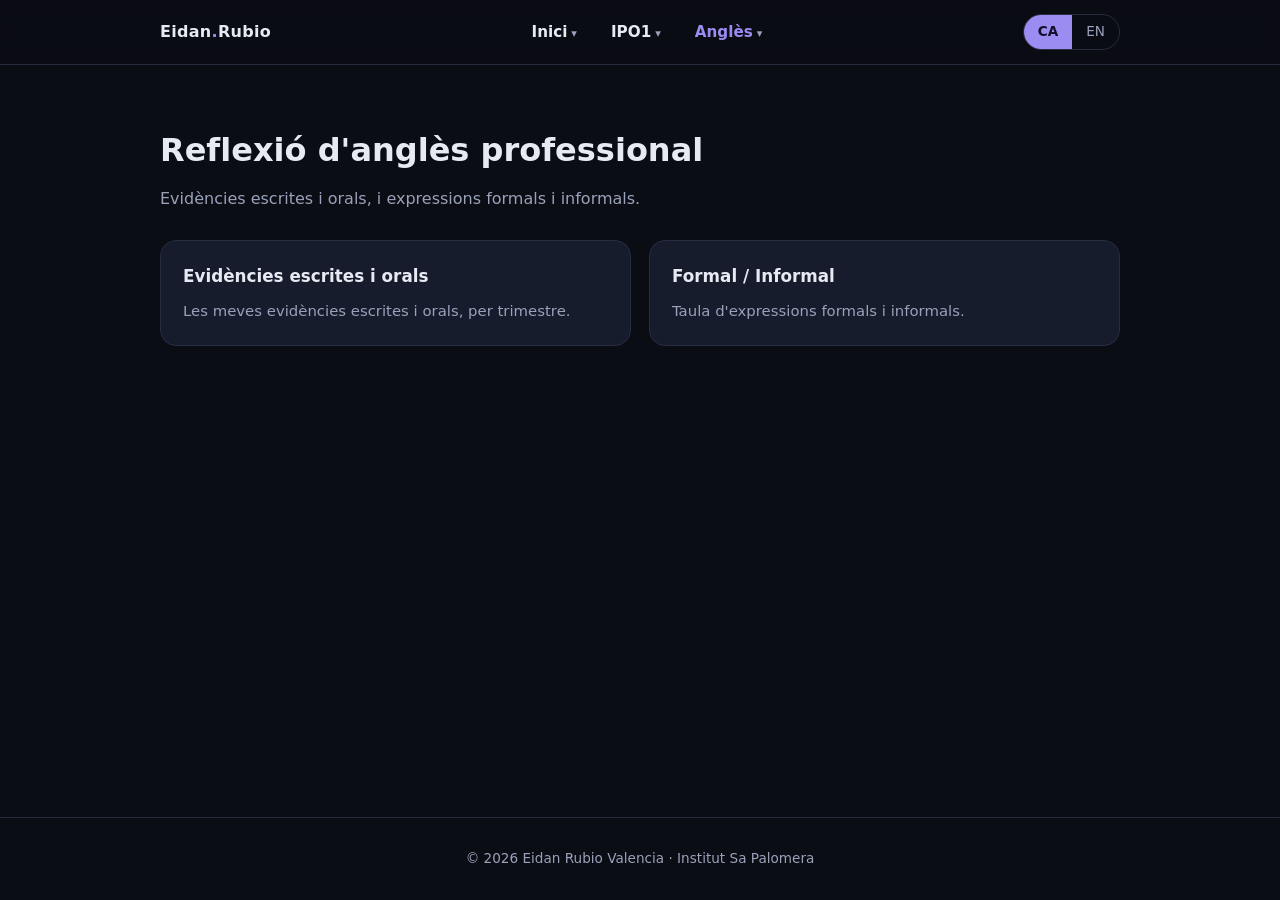
==== angles.html @ 4b8bad16 "Split portfolio into separate pages with shared style, script and menu Co-Authored-By: Claude Sonnet" ====
<!doctype html>
<html lang="ca">
<head>
<meta charset="utf-8">
<meta name="viewport" content="width=device-width, initial-scale=1">
<title>Anglès · Eidan Rubio</title>
<meta name="description" content="Portfolio digital IPO1 i Anglès — Eidan Rubio Valencia, SMX, Institut Sa Palomera">
<link rel="stylesheet" href="style.css">
</head>
<body>
<header>
  <div class="wrap">
    <nav>
      <a class="logo" href="index.html">Eidan<span>.</span>Rubio</a>
      <div class="menu" id="menu">
        <div class="dd">
          <a href="index.html" data-i18n="n_inici"></a>
          <div class="sub">
            <a href="video.html" data-i18n="n_video"></a>
            <a href="carta.html" data-i18n="n_carta"></a>
            <a href="cv.html">CV</a>
          </div>
        </div>
        <div class="dd">
          <a href="ipo1.html">IPO1</a>
          <div class="sub"><a href="ra1.html">RA1</a><a href="ra2.html">RA2</a><a href="ra3.html">RA3</a><a href="ra4.html">RA4</a><a href="ra5.html">RA5</a></div>
        </div>
        <div class="dd">
          <a href="angles.html" class="on" data-i18n="n_angles"></a>
          <div class="sub">
            <a href="evidencies.html" data-i18n="n_evid"></a>
            <a href="formal.html">Formal / Informal</a>
          </div>
        </div>
      </div>
      <div class="right">
        <div class="lang" role="group" aria-label="Language">
          <button data-lang="ca" class="on">CA</button>
          <button data-lang="en">EN</button>
        </div>
        <button class="burger" id="burger" aria-label="Menu">☰</button>
      </div>
    </nav>
  </div>
</header>
<main>
<div class="page"><div class="wrap">

<h2 data-i18n="angles_t"></h2>
<p class="desc" data-i18n="angles_d"></p>
<div class="grid">
<a class="card" href="evidencies.html"><h3 data-i18n="evid_t"></h3><p data-i18n="evid_d"></p></a>
<a class="card" href="formal.html"><h3>Formal / Informal</h3><p data-i18n="formal_d"></p></a>
</div>
</div></div>
</main>
<footer><div class="wrap">© 2026 Eidan Rubio Valencia · Institut Sa Palomera</div></footer>
<script src="script.js"></script>
</body>
</html>
---- style.css ----
:root{
  --bg:#0b0d14; --bg2:#121623; --card:#171c2c; --line:#262c42;
  --text:#e8eaf3; --muted:#9aa1ba; --accent:#9a8cf0; --accent2:#6fd3c4;
  --radius:16px;
}
*{box-sizing:border-box;margin:0;padding:0}
html{scroll-behavior:smooth}
body{background:var(--bg);color:var(--text);font-family:system-ui,-apple-system,"Segoe UI",Roboto,sans-serif;line-height:1.6;min-height:100vh;display:flex;flex-direction:column}
main{flex:1}
a{color:var(--accent);text-decoration:none}
a:hover{text-decoration:underline}
.wrap{max-width:1000px;margin:0 auto;padding:0 20px}

header{position:sticky;top:0;z-index:20;background:rgba(11,13,20,.92);backdrop-filter:blur(10px);border-bottom:1px solid var(--line)}
nav{display:flex;align-items:center;justify-content:space-between;gap:16px;height:64px}
.logo{font-weight:700;letter-spacing:.3px;color:var(--text)}
.logo span{color:var(--accent)}
.logo:hover{text-decoration:none}
.menu{display:flex;gap:6px;align-items:center}
.dd{position:relative}
.dd>a{display:block;padding:8px 14px;color:var(--text);border-radius:8px;font-weight:600;font-size:.95rem}
.dd>a::after{content:" ▾";font-size:.7rem;color:var(--muted)}
.dd>a:hover{background:var(--card);text-decoration:none}
.dd>a.on{color:var(--accent)}
.sub{position:absolute;top:100%;left:0;min-width:180px;background:var(--card);border:1px solid var(--line);border-radius:12px;padding:6px;display:none;box-shadow:0 12px 30px rgba(0,0,0,.4)}
.sub a{display:block;padding:8px 12px;border-radius:8px;color:var(--muted);font-size:.92rem}
.sub a:hover{background:var(--bg2);color:var(--text);text-decoration:none}
.dd:hover .sub,.dd:focus-within .sub{display:block}
.right{display:flex;align-items:center;gap:10px}
.lang{display:flex;border:1px solid var(--line);border-radius:999px;overflow:hidden}
.lang button{background:none;border:0;color:var(--muted);padding:6px 14px;font:inherit;font-size:.85rem;cursor:pointer}
.lang button.on{background:var(--accent);color:#14102b;font-weight:700}
.burger{display:none;background:none;border:1px solid var(--line);color:var(--text);border-radius:8px;padding:6px 11px;font-size:1.1rem;cursor:pointer}
@media(max-width:820px){
  .burger{display:block}
  .menu{display:none;position:absolute;top:64px;left:0;right:0;background:var(--bg);border-bottom:1px solid var(--line);flex-direction:column;align-items:stretch;padding:10px 20px 16px;max-height:calc(100vh - 64px);overflow:auto}
  .menu.open{display:flex}
  .dd>a::after{content:""}
  .sub{position:static;display:block;border:0;box-shadow:none;background:none;padding:0 0 6px 12px}
}

.page{padding:56px 0 70px}
.back{display:inline-block;margin-bottom:18px;color:var(--muted);font-size:.9rem}
h1{font-size:clamp(2.2rem,6vw,3.6rem);line-height:1.1;margin-bottom:18px}
h1 em{font-style:normal;color:var(--accent)}
h2{font-size:2rem;margin:4px 0 10px}
.lead{font-size:1.15rem;max-width:680px}
.lead b{color:var(--accent)}
.desc{color:var(--muted);max-width:680px;margin-bottom:28px}
.hero{padding:80px 0 60px;background:radial-gradient(900px 400px at 80% -10%,rgba(154,140,240,.18),transparent),var(--bg)}
.facts{display:flex;flex-wrap:wrap;gap:10px;margin-top:22px}
.facts span{background:var(--card);border:1px solid var(--line);border-radius:999px;padding:6px 14px;font-size:.88rem;color:var(--muted)}
.contact{margin-top:34px;background:var(--card);border:1px solid var(--line);border-radius:var(--radius);padding:22px;max-width:520px}
.contact h3{font-size:1rem;margin-bottom:6px}
.explore{padding:50px 0 70px;border-top:1px solid var(--line);background:var(--bg2)}
.grid{display:grid;grid-template-columns:repeat(auto-fit,minmax(240px,1fr));gap:18px}
.card{background:var(--card);border:1px solid var(--line);border-radius:var(--radius);padding:22px;display:flex;flex-direction:column;gap:10px;color:var(--text)}
a.card:hover{border-color:var(--accent);text-decoration:none}
.card h3{font-size:1.05rem}
.card p{color:var(--muted);font-size:.93rem;flex:1}
.badge{align-self:flex-start;font-size:.75rem;border-radius:999px;padding:3px 11px;background:rgba(255,255,255,.04);color:var(--muted);border:1px solid var(--line)}
.ra{font-size:1.9rem;font-weight:800;color:var(--accent);line-height:1}
.group{margin:34px 0 14px;font-size:1.05rem;color:var(--accent2)}
footer{padding:30px 0;text-align:center;color:var(--muted);font-size:.85rem;border-top:1px solid var(--line)}
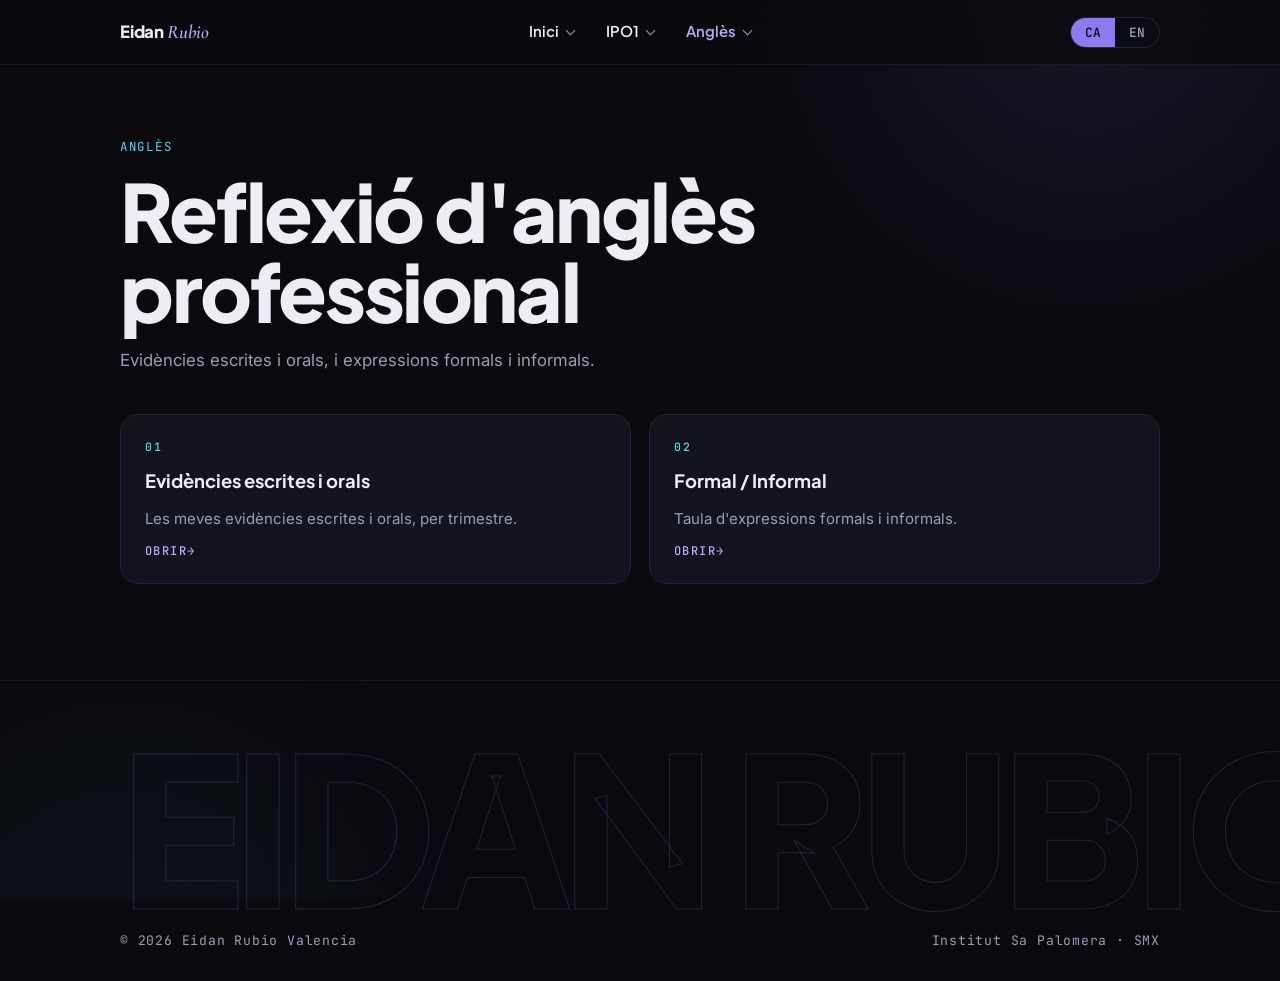
==== commit 71de2eb3: "Cinematic redesign: 3D laptop scroll intro, new type, smooth scroll and animations on all 13 pages C" ====
--- a/angles.html
+++ b/angles.html
@@ -5,16 +5,21 @@
 <meta name="viewport" content="width=device-width, initial-scale=1">
 <title>Anglès · Eidan Rubio</title>
 <meta name="description" content="Portfolio digital IPO1 i Anglès — Eidan Rubio Valencia, SMX, Institut Sa Palomera">
+<link rel="preconnect" href="https://fonts.googleapis.com"><link rel="preconnect" href="https://fonts.gstatic.com" crossorigin><link rel="stylesheet" href="https://fonts.googleapis.com/css2?family=Cormorant+Garamond:ital,wght@1,500;1,600&family=Inter:wght@400;500;600&family=JetBrains+Mono:wght@400;500&family=Plus+Jakarta+Sans:wght@600;700;800&display=swap">
+<link rel="stylesheet" href="vendor/lenis.css">
 <link rel="stylesheet" href="style.css">
+
 </head>
 <body>
+<div class="curtain" aria-hidden="true"></div>
+<div class="ambient" aria-hidden="true"><i></i><i></i></div>
 <header>
   <div class="wrap">
     <nav>
-      <a class="logo" href="index.html">Eidan<span>.</span>Rubio</a>
+      <a class="logo" href="index.html#inici">Eidan <span>Rubio</span></a>
       <div class="menu" id="menu">
         <div class="dd">
-          <a href="index.html" data-i18n="n_inici"></a>
+          <a href="index.html#inici" data-i18n="n_inici"></a>
           <div class="sub">
             <a href="video.html" data-i18n="n_video"></a>
             <a href="carta.html" data-i18n="n_carta"></a>
@@ -46,15 +51,23 @@
 <main>
 <div class="page"><div class="wrap">
 
-<h2 data-i18n="angles_t"></h2>
-<p class="desc" data-i18n="angles_d"></p>
+<div class="mono" data-reveal><span data-i18n="n_angles"></span></div>
+<h1 class="ptitle"><span data-i18n="angles_t"></span></h1>
+<p class="desc" data-i18n="angles_d" data-reveal></p>
 <div class="grid">
-<a class="card" href="evidencies.html"><h3 data-i18n="evid_t"></h3><p data-i18n="evid_d"></p></a>
-<a class="card" href="formal.html"><h3>Formal / Informal</h3><p data-i18n="formal_d"></p></a>
+<a class="card" href="evidencies.html"><span class="n">01</span><h3 data-i18n="evid_t"></h3><p data-i18n="evid_d"></p><span class="go" data-i18n="go"></span></a>
+<a class="card" href="formal.html"><span class="n">02</span><h3>Formal / Informal</h3><p data-i18n="formal_d"></p><span class="go" data-i18n="go"></span></a>
 </div>
 </div></div>
 </main>
-<footer><div class="wrap">© 2026 Eidan Rubio Valencia · Institut Sa Palomera</div></footer>
+<footer><div class="wrap">
+<div class="ghost" aria-hidden="true">EIDAN RUBIO</div>
+<div class="row"><span>© 2026 Eidan Rubio Valencia</span><span>Institut Sa Palomera · SMX</span></div>
+</div></footer>
+<script src="vendor/gsap.min.js"></script>
+<script src="vendor/ScrollTrigger.min.js"></script>
+<script src="vendor/lenis.min.js"></script>
 <script src="script.js"></script>
+
 </body>
 </html>
--- a/vendor/lenis.css
+++ b/vendor/lenis.css
@@ -0,0 +1,20 @@
+html.lenis,
+html.lenis body {
+  height: auto;
+}
+
+.lenis.lenis-smooth {
+  scroll-behavior: auto !important;
+}
+
+.lenis.lenis-smooth [data-lenis-prevent] {
+  overscroll-behavior: contain;
+}
+
+.lenis.lenis-stopped {
+  overflow: hidden;
+}
+
+.lenis.lenis-smooth iframe {
+  pointer-events: none;
+}
--- a/style.css
+++ b/style.css
@@ -1,64 +1,124 @@
 :root{
-  --bg:#0b0d14; --bg2:#121623; --card:#171c2c; --line:#262c42;
-  --text:#e8eaf3; --muted:#9aa1ba; --accent:#9a8cf0; --accent2:#6fd3c4;
-  --radius:16px;
+  --bg:#0a0a0f; --bg2:#101019; --card:#14141f; --line:#24243a;
+  --text:#ecedf5; --muted:#9a9db5; --accent:#8c7cf0; --accent-d:#6a58d6; --accent-l:#b7acf7; --accent2:#5fd3e8;
+  --radius:18px;
+  --f-display:"Plus Jakarta Sans",system-ui,sans-serif; --f-serif:"Cormorant Garamond",Georgia,serif;
+  --f-body:Inter,system-ui,-apple-system,"Segoe UI",sans-serif; --f-mono:"JetBrains Mono",ui-monospace,monospace;
 }
 *{box-sizing:border-box;margin:0;padding:0}
-html{scroll-behavior:smooth}
-body{background:var(--bg);color:var(--text);font-family:system-ui,-apple-system,"Segoe UI",Roboto,sans-serif;line-height:1.6;min-height:100vh;display:flex;flex-direction:column}
-main{flex:1}
-a{color:var(--accent);text-decoration:none}
-a:hover{text-decoration:underline}
-.wrap{max-width:1000px;margin:0 auto;padding:0 20px}
+body{background:var(--bg);color:var(--text);font-family:var(--f-body);line-height:1.6;min-height:100vh;display:flex;flex-direction:column;overflow-x:hidden}
+main{flex:1;position:relative;z-index:1}
+a{color:var(--accent-l);text-decoration:none}
+.wrap{max-width:1080px;margin:0 auto;padding:0 20px}
+.mono{font-family:var(--f-mono);font-size:.78rem;letter-spacing:.14em;text-transform:uppercase;color:var(--accent2)}
+.flourish{font-family:var(--f-serif);font-style:italic;font-weight:600;letter-spacing:0;background:linear-gradient(100deg,var(--accent-l),var(--accent) 55%,var(--accent2));-webkit-background-clip:text;background-clip:text;color:transparent;padding-right:.08em}
 
-header{position:sticky;top:0;z-index:20;background:rgba(11,13,20,.92);backdrop-filter:blur(10px);border-bottom:1px solid var(--line)}
+/* ambient background (gradients only, no filters) */
+.ambient{position:fixed;inset:0;z-index:0;pointer-events:none;overflow:hidden}
+.ambient i{position:absolute;width:70vmax;height:70vmax;border-radius:50%;opacity:.5;animation:drift 26s ease-in-out infinite alternate}
+.ambient i:nth-child(1){background:radial-gradient(circle,rgba(140,124,240,.20),transparent 60%);top:-35vmax;right:-20vmax}
+.ambient i:nth-child(2){background:radial-gradient(circle,rgba(95,211,232,.10),transparent 60%);bottom:-40vmax;left:-25vmax;animation-duration:32s}
+@keyframes drift{to{transform:translate3d(-6vmax,5vmax,0) scale(1.08)}}
+
+/* curtain page transition */
+.curtain{position:fixed;inset:0;z-index:200;pointer-events:none;background:linear-gradient(160deg,var(--accent-d),#2a2066 60%,var(--bg));transform-origin:top;animation:curtainOut .85s .05s cubic-bezier(.77,0,.18,1) both}
+.curtain.leave{transform-origin:bottom;animation:curtainIn .55s cubic-bezier(.77,0,.18,1) both}
+@keyframes curtainOut{from{transform:scaleY(1)}to{transform:scaleY(0)}}
+@keyframes curtainIn{from{transform:scaleY(0)}to{transform:scaleY(1)}}
+
+/* NAV */
+header{position:sticky;top:0;z-index:50;background:rgba(10,10,15,.72);backdrop-filter:blur(12px);-webkit-backdrop-filter:blur(12px);border-bottom:1px solid rgba(255,255,255,.06)}
 nav{display:flex;align-items:center;justify-content:space-between;gap:16px;height:64px}
-.logo{font-weight:700;letter-spacing:.3px;color:var(--text)}
-.logo span{color:var(--accent)}
-.logo:hover{text-decoration:none}
-.menu{display:flex;gap:6px;align-items:center}
+.logo{font-family:var(--f-display);font-weight:800;letter-spacing:-.01em;color:var(--text);font-size:1.05rem}
+.logo span{font-family:var(--f-serif);font-style:italic;font-weight:600;color:var(--accent-l);font-size:1.2rem}
+.menu{display:flex;gap:4px;align-items:center}
 .dd{position:relative}
-.dd>a{display:block;padding:8px 14px;color:var(--text);border-radius:8px;font-weight:600;font-size:.95rem}
-.dd>a::after{content:" ▾";font-size:.7rem;color:var(--muted)}
-.dd>a:hover{background:var(--card);text-decoration:none}
-.dd>a.on{color:var(--accent)}
-.sub{position:absolute;top:100%;left:0;min-width:180px;background:var(--card);border:1px solid var(--line);border-radius:12px;padding:6px;display:none;box-shadow:0 12px 30px rgba(0,0,0,.4)}
-.sub a{display:block;padding:8px 12px;border-radius:8px;color:var(--muted);font-size:.92rem}
-.sub a:hover{background:var(--bg2);color:var(--text);text-decoration:none}
-.dd:hover .sub,.dd:focus-within .sub{display:block}
+.dd>a{display:block;padding:8px 14px;color:var(--text);border-radius:10px;font-family:var(--f-display);font-weight:600;font-size:.93rem;transition:background .2s,color .2s}
+.dd>a::after{content:"";display:inline-block;width:6px;height:6px;margin-left:8px;border-right:1.5px solid var(--muted);border-bottom:1.5px solid var(--muted);transform:translateY(-3px) rotate(45deg)}
+.dd>a:hover{background:rgba(255,255,255,.05)}
+.dd>a.on{color:var(--accent-l)}
+.sub{position:absolute;top:calc(100% + 6px);left:0;min-width:190px;background:rgba(20,20,31,.96);border:1px solid var(--line);border-radius:14px;padding:6px;opacity:0;visibility:hidden;transform:translateY(-6px);transition:opacity .2s,transform .2s,visibility .2s;box-shadow:0 18px 40px rgba(0,0,0,.45)}
+.sub::before{content:"";position:absolute;left:0;right:0;top:-8px;height:8px}
+.sub a{display:block;padding:9px 12px;border-radius:9px;color:var(--muted);font-size:.92rem;transition:background .15s,color .15s,padding .15s}
+.sub a:hover{background:rgba(140,124,240,.12);color:var(--text);padding-left:16px}
+.dd:hover .sub,.dd:focus-within .sub{opacity:1;visibility:visible;transform:none}
 .right{display:flex;align-items:center;gap:10px}
 .lang{display:flex;border:1px solid var(--line);border-radius:999px;overflow:hidden}
-.lang button{background:none;border:0;color:var(--muted);padding:6px 14px;font:inherit;font-size:.85rem;cursor:pointer}
-.lang button.on{background:var(--accent);color:#14102b;font-weight:700}
-.burger{display:none;background:none;border:1px solid var(--line);color:var(--text);border-radius:8px;padding:6px 11px;font-size:1.1rem;cursor:pointer}
+.lang button{background:none;border:0;color:var(--muted);padding:6px 14px;font:600 .8rem var(--f-mono);cursor:pointer}
+.lang button.on{background:var(--accent);color:#120e2b}
+.burger{display:none;background:none;border:1px solid var(--line);color:var(--text);border-radius:10px;width:40px;height:36px;font-size:1.05rem;cursor:pointer}
 @media(max-width:820px){
   .burger{display:block}
-  .menu{display:none;position:absolute;top:64px;left:0;right:0;background:var(--bg);border-bottom:1px solid var(--line);flex-direction:column;align-items:stretch;padding:10px 20px 16px;max-height:calc(100vh - 64px);overflow:auto}
+  .menu{display:none;position:absolute;top:64px;left:0;right:0;background:rgba(10,10,15,.98);border-bottom:1px solid var(--line);flex-direction:column;align-items:stretch;padding:10px 20px 18px;max-height:calc(100vh - 64px);overflow:auto}
   .menu.open{display:flex}
-  .dd>a::after{content:""}
-  .sub{position:static;display:block;border:0;box-shadow:none;background:none;padding:0 0 6px 12px}
+  .dd>a::after{display:none}
+  .sub{position:static;opacity:1;visibility:visible;transform:none;border:0;box-shadow:none;background:none;padding:0 0 6px 12px}
 }
 
-.page{padding:56px 0 70px}
-.back{display:inline-block;margin-bottom:18px;color:var(--muted);font-size:.9rem}
-h1{font-size:clamp(2.2rem,6vw,3.6rem);line-height:1.1;margin-bottom:18px}
-h1 em{font-style:normal;color:var(--accent)}
-h2{font-size:2rem;margin:4px 0 10px}
-.lead{font-size:1.15rem;max-width:680px}
-.lead b{color:var(--accent)}
-.desc{color:var(--muted);max-width:680px;margin-bottom:28px}
-.hero{padding:80px 0 60px;background:radial-gradient(900px 400px at 80% -10%,rgba(154,140,240,.18),transparent),var(--bg)}
-.facts{display:flex;flex-wrap:wrap;gap:10px;margin-top:22px}
-.facts span{background:var(--card);border:1px solid var(--line);border-radius:999px;padding:6px 14px;font-size:.88rem;color:var(--muted)}
-.contact{margin-top:34px;background:var(--card);border:1px solid var(--line);border-radius:var(--radius);padding:22px;max-width:520px}
-.contact h3{font-size:1rem;margin-bottom:6px}
-.explore{padding:50px 0 70px;border-top:1px solid var(--line);background:var(--bg2)}
+/* INTRO */
+.intro{position:relative;height:560vh}
+.intro-sticky{position:sticky;top:0;height:100vh;height:100svh;overflow:hidden;margin-top:-64px}
+.intro-sticky::before{content:"";position:absolute;inset:0;background:radial-gradient(60% 55% at 50% 42%,rgba(140,124,240,.22),transparent 70%),radial-gradient(40% 40% at 70% 70%,rgba(95,211,232,.08),transparent 70%)}
+#laptop{position:absolute;inset:0;width:100%;height:100%;display:block}
+.lbl{position:absolute;left:0;top:0;opacity:0;pointer-events:none;will-change:transform,opacity}
+.lbl span{position:absolute;left:14px;top:-13px;white-space:nowrap;font:500 .72rem var(--f-mono);letter-spacing:.1em;text-transform:uppercase;color:var(--text);background:rgba(10,10,15,.78);border:1px solid rgba(140,124,240,.45);border-radius:999px;padding:4px 10px}
+.lbl i{position:absolute;left:-5px;top:-5px;width:10px;height:10px;border-radius:50%;background:var(--accent);box-shadow:0 0 0 4px rgba(140,124,240,.25)}
+.chap{position:absolute;left:max(20px,calc((100vw - 1080px)/2 + 20px));bottom:11vh;max-width:min(480px,86vw);opacity:0;pointer-events:none}
+.chap h2{font-family:var(--f-display);font-weight:800;font-size:clamp(2rem,4.6vw,3.4rem);line-height:1.04;letter-spacing:-.02em;margin-top:10px}
+.chap h2 .flourish{display:block;font-size:1.12em}
+.intro-hint{position:absolute;left:50%;bottom:30px;transform:translateX(-50%);display:flex;flex-direction:column;align-items:center;gap:8px;font:500 .72rem var(--f-mono);letter-spacing:.3em;text-transform:uppercase;color:var(--muted)}
+.intro-hint b{width:22px;height:36px;border:1.5px solid var(--muted);border-radius:12px;position:relative}
+.intro-hint b::after{content:"";position:absolute;left:50%;top:7px;width:3px;height:7px;margin-left:-1.5px;border-radius:2px;background:var(--accent-l);animation:wheel 1.6s ease-in-out infinite}
+@keyframes wheel{0%{transform:translateY(0);opacity:1}70%{transform:translateY(12px);opacity:0}100%{opacity:0}}
+.skip{position:absolute;right:20px;bottom:26px;background:rgba(10,10,15,.6);color:var(--muted);border:1px solid var(--line);border-radius:999px;padding:8px 16px;font:500 .75rem var(--f-mono);letter-spacing:.12em;text-transform:uppercase;cursor:pointer;transition:color .2s,border-color .2s}
+.skip:hover{color:var(--text);border-color:var(--accent)}
+@media(max-width:700px){.chap{bottom:16vh}.skip{bottom:auto;top:78px}.lbl span{font-size:.62rem;padding:3px 8px}}
+
+/* HERO */
+.hero{position:relative;padding:110px 0 90px}
+.hero h1{font-family:var(--f-display);font-weight:800;font-size:clamp(3rem,10vw,7.2rem);line-height:.98;letter-spacing:-.035em;margin:18px 0 28px}
+.line{display:block;overflow:hidden;padding-bottom:.06em}
+.line>span{display:inline-block}
+.hero h1 .flourish{font-size:1.08em}
+.lead{font-size:clamp(1.05rem,1.6vw,1.25rem);max-width:640px;color:#d6d8e6}
+.lead b{color:var(--accent-l);font-weight:600}
+.facts{display:flex;flex-wrap:wrap;gap:10px;margin-top:26px}
+.facts span{background:rgba(255,255,255,.03);border:1px solid var(--line);border-radius:999px;padding:7px 15px;font:500 .78rem var(--f-mono);letter-spacing:.06em;color:var(--muted)}
+.contact{margin-top:36px;display:inline-flex;flex-direction:column;gap:4px;padding:18px 22px;border:1px solid var(--line);border-radius:var(--radius);background:linear-gradient(180deg,rgba(140,124,240,.08),rgba(255,255,255,.01))}
+.contact a{font-family:var(--f-display);font-weight:700;font-size:1.1rem}
+
+/* PAGES */
+.page{padding:72px 0 96px}
+.back{display:inline-flex;align-items:center;gap:8px;margin-bottom:26px;color:var(--muted);font:500 .78rem var(--f-mono);letter-spacing:.1em;text-transform:uppercase;transition:color .2s,gap .2s}
+.back:hover{color:var(--text);gap:12px}
+.ptitle{font-family:var(--f-display);font-weight:800;font-size:clamp(2.6rem,7vw,5rem);line-height:1;letter-spacing:-.03em;margin:14px 0 16px}
+.desc{color:var(--muted);max-width:640px;margin-bottom:40px;font-size:1.05rem}
+.explore{padding:80px 0 100px;border-top:1px solid rgba(255,255,255,.06)}
+.explore h2{font-family:var(--f-display);font-weight:800;font-size:clamp(2rem,5vw,3.2rem);letter-spacing:-.02em;line-height:1.05;margin:12px 0 36px}
 .grid{display:grid;grid-template-columns:repeat(auto-fit,minmax(240px,1fr));gap:18px}
-.card{background:var(--card);border:1px solid var(--line);border-radius:var(--radius);padding:22px;display:flex;flex-direction:column;gap:10px;color:var(--text)}
-a.card:hover{border-color:var(--accent);text-decoration:none}
-.card h3{font-size:1.05rem}
-.card p{color:var(--muted);font-size:.93rem;flex:1}
-.badge{align-self:flex-start;font-size:.75rem;border-radius:999px;padding:3px 11px;background:rgba(255,255,255,.04);color:var(--muted);border:1px solid var(--line)}
-.ra{font-size:1.9rem;font-weight:800;color:var(--accent);line-height:1}
-.group{margin:34px 0 14px;font-size:1.05rem;color:var(--accent2)}
-footer{padding:30px 0;text-align:center;color:var(--muted);font-size:.85rem;border-top:1px solid var(--line)}
+.card{position:relative;isolation:isolate;overflow:hidden;background:var(--card);border:1px solid var(--line);border-radius:var(--radius);padding:24px;display:flex;flex-direction:column;gap:12px;color:var(--text);min-height:150px;transition:border-color .3s,transform .3s}
+.card::before{content:"";position:absolute;inset:0;z-index:-1;opacity:0;transition:opacity .3s;background:radial-gradient(360px circle at var(--mx,50%) var(--my,50%),rgba(140,124,240,.18),transparent 60%)}
+.card:hover::before{opacity:1}
+a.card:hover{border-color:rgba(140,124,240,.6);transform:translateY(-3px)}
+.card h3{font-family:var(--f-display);font-size:1.15rem;font-weight:700}
+.card p{color:var(--muted);font-size:.94rem;flex:1}
+.card .n{font:500 .72rem var(--f-mono);letter-spacing:.14em;color:var(--accent2)}
+.card .go{margin-top:auto;font:500 .75rem var(--f-mono);letter-spacing:.12em;text-transform:uppercase;color:var(--accent-l)}
+.card .go::after{content:" →";display:inline-block;transition:transform .25s}
+a.card:hover .go::after{transform:translateX(5px)}
+.badge{align-self:flex-start;font:500 .68rem var(--f-mono);letter-spacing:.12em;text-transform:uppercase;border-radius:999px;padding:4px 11px;background:rgba(255,255,255,.03);color:var(--muted);border:1px solid var(--line)}
+.badge::before{content:"";display:inline-block;width:6px;height:6px;border-radius:50%;background:#e8c26a;margin-right:7px;vertical-align:1px;animation:pulse 2s infinite}
+@keyframes pulse{50%{opacity:.3}}
+.ra{font-family:var(--f-display);font-size:2.4rem;font-weight:800;line-height:1;letter-spacing:-.03em;background:linear-gradient(120deg,var(--accent-l),var(--accent));-webkit-background-clip:text;background-clip:text;color:transparent}
+.group{margin:46px 0 16px}
+
+footer{position:relative;z-index:1;padding:60px 0 30px;color:var(--muted);font-size:.82rem;border-top:1px solid rgba(255,255,255,.06);overflow:hidden}
+footer .ghost{font-family:var(--f-display);font-weight:800;font-size:clamp(4rem,17vw,13rem);line-height:.8;letter-spacing:-.05em;color:transparent;-webkit-text-stroke:1px rgba(140,124,240,.22);user-select:none;white-space:nowrap}
+footer .row{display:flex;justify-content:space-between;flex-wrap:wrap;gap:10px;margin-top:22px;font-family:var(--f-mono);letter-spacing:.06em}
+
+[data-reveal]{will-change:transform,opacity}
+@media (prefers-reduced-motion: reduce){
+  .curtain{display:none}
+  .ambient i,.badge::before,.intro-hint b::after{animation:none}
+  *{transition:none!important}
+}
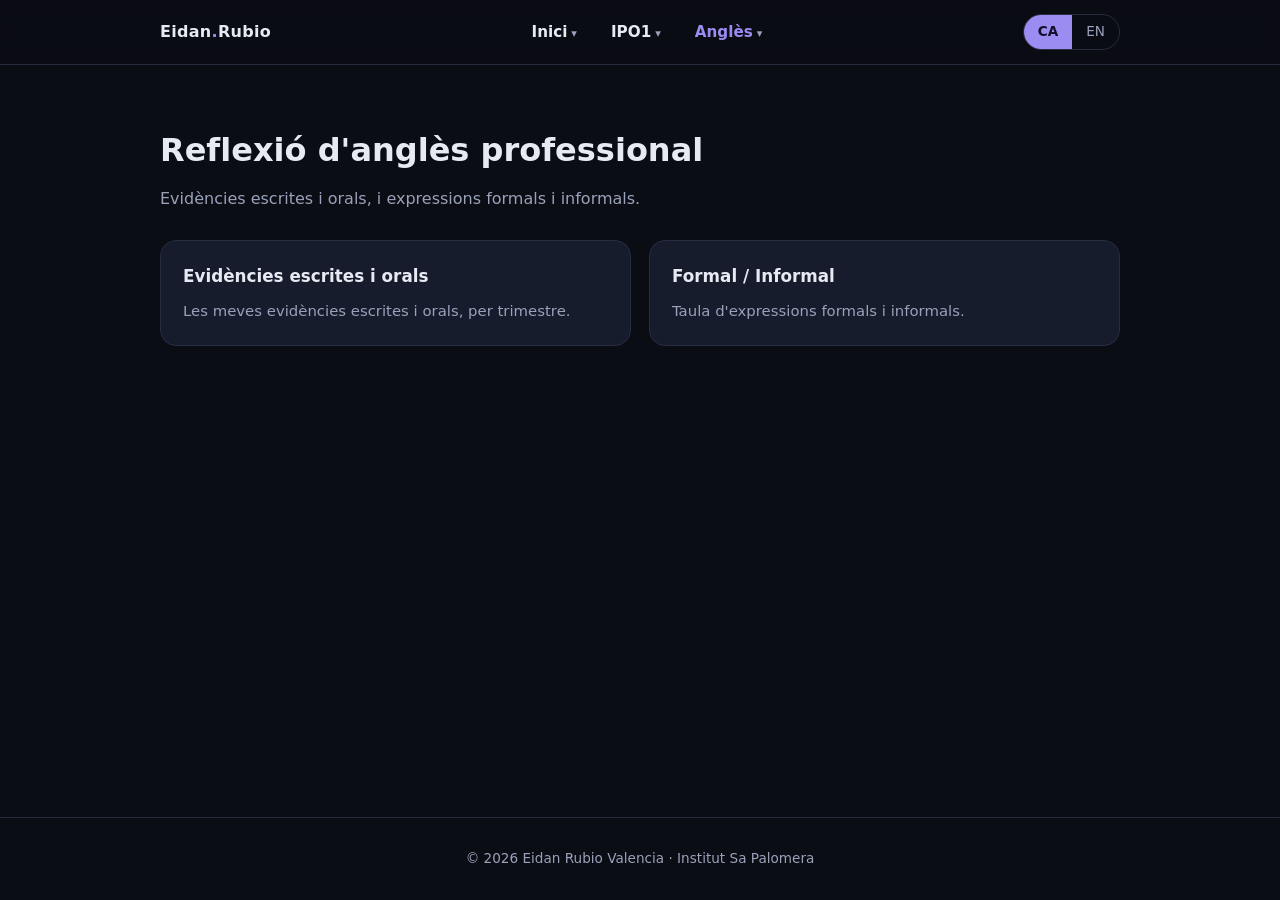
==== commit a7884801: "Revert cinematic redesign: back to the previous 13-page version This reverts commit 71de2eb.  Co-Aut" ====
--- a/angles.html
+++ b/angles.html
@@ -5,21 +5,16 @@
 <meta name="viewport" content="width=device-width, initial-scale=1">
 <title>Anglès · Eidan Rubio</title>
 <meta name="description" content="Portfolio digital IPO1 i Anglès — Eidan Rubio Valencia, SMX, Institut Sa Palomera">
-<link rel="preconnect" href="https://fonts.googleapis.com"><link rel="preconnect" href="https://fonts.gstatic.com" crossorigin><link rel="stylesheet" href="https://fonts.googleapis.com/css2?family=Cormorant+Garamond:ital,wght@1,500;1,600&family=Inter:wght@400;500;600&family=JetBrains+Mono:wght@400;500&family=Plus+Jakarta+Sans:wght@600;700;800&display=swap">
-<link rel="stylesheet" href="vendor/lenis.css">
 <link rel="stylesheet" href="style.css">
-
 </head>
 <body>
-<div class="curtain" aria-hidden="true"></div>
-<div class="ambient" aria-hidden="true"><i></i><i></i></div>
 <header>
   <div class="wrap">
     <nav>
-      <a class="logo" href="index.html#inici">Eidan <span>Rubio</span></a>
+      <a class="logo" href="index.html">Eidan<span>.</span>Rubio</a>
       <div class="menu" id="menu">
         <div class="dd">
-          <a href="index.html#inici" data-i18n="n_inici"></a>
+          <a href="index.html" data-i18n="n_inici"></a>
           <div class="sub">
             <a href="video.html" data-i18n="n_video"></a>
             <a href="carta.html" data-i18n="n_carta"></a>
@@ -51,23 +46,15 @@
 <main>
 <div class="page"><div class="wrap">
 
-<div class="mono" data-reveal><span data-i18n="n_angles"></span></div>
-<h1 class="ptitle"><span data-i18n="angles_t"></span></h1>
-<p class="desc" data-i18n="angles_d" data-reveal></p>
+<h2 data-i18n="angles_t"></h2>
+<p class="desc" data-i18n="angles_d"></p>
 <div class="grid">
-<a class="card" href="evidencies.html"><span class="n">01</span><h3 data-i18n="evid_t"></h3><p data-i18n="evid_d"></p><span class="go" data-i18n="go"></span></a>
-<a class="card" href="formal.html"><span class="n">02</span><h3>Formal / Informal</h3><p data-i18n="formal_d"></p><span class="go" data-i18n="go"></span></a>
+<a class="card" href="evidencies.html"><h3 data-i18n="evid_t"></h3><p data-i18n="evid_d"></p></a>
+<a class="card" href="formal.html"><h3>Formal / Informal</h3><p data-i18n="formal_d"></p></a>
 </div>
 </div></div>
 </main>
-<footer><div class="wrap">
-<div class="ghost" aria-hidden="true">EIDAN RUBIO</div>
-<div class="row"><span>© 2026 Eidan Rubio Valencia</span><span>Institut Sa Palomera · SMX</span></div>
-</div></footer>
-<script src="vendor/gsap.min.js"></script>
-<script src="vendor/ScrollTrigger.min.js"></script>
-<script src="vendor/lenis.min.js"></script>
+<footer><div class="wrap">© 2026 Eidan Rubio Valencia · Institut Sa Palomera</div></footer>
 <script src="script.js"></script>
-
 </body>
 </html>
--- a/style.css
+++ b/style.css
@@ -1,124 +1,64 @@
 :root{
-  --bg:#0a0a0f; --bg2:#101019; --card:#14141f; --line:#24243a;
-  --text:#ecedf5; --muted:#9a9db5; --accent:#8c7cf0; --accent-d:#6a58d6; --accent-l:#b7acf7; --accent2:#5fd3e8;
-  --radius:18px;
-  --f-display:"Plus Jakarta Sans",system-ui,sans-serif; --f-serif:"Cormorant Garamond",Georgia,serif;
-  --f-body:Inter,system-ui,-apple-system,"Segoe UI",sans-serif; --f-mono:"JetBrains Mono",ui-monospace,monospace;
+  --bg:#0b0d14; --bg2:#121623; --card:#171c2c; --line:#262c42;
+  --text:#e8eaf3; --muted:#9aa1ba; --accent:#9a8cf0; --accent2:#6fd3c4;
+  --radius:16px;
 }
 *{box-sizing:border-box;margin:0;padding:0}
-body{background:var(--bg);color:var(--text);font-family:var(--f-body);line-height:1.6;min-height:100vh;display:flex;flex-direction:column;overflow-x:hidden}
-main{flex:1;position:relative;z-index:1}
-a{color:var(--accent-l);text-decoration:none}
-.wrap{max-width:1080px;margin:0 auto;padding:0 20px}
-.mono{font-family:var(--f-mono);font-size:.78rem;letter-spacing:.14em;text-transform:uppercase;color:var(--accent2)}
-.flourish{font-family:var(--f-serif);font-style:italic;font-weight:600;letter-spacing:0;background:linear-gradient(100deg,var(--accent-l),var(--accent) 55%,var(--accent2));-webkit-background-clip:text;background-clip:text;color:transparent;padding-right:.08em}
+html{scroll-behavior:smooth}
+body{background:var(--bg);color:var(--text);font-family:system-ui,-apple-system,"Segoe UI",Roboto,sans-serif;line-height:1.6;min-height:100vh;display:flex;flex-direction:column}
+main{flex:1}
+a{color:var(--accent);text-decoration:none}
+a:hover{text-decoration:underline}
+.wrap{max-width:1000px;margin:0 auto;padding:0 20px}
 
-/* ambient background (gradients only, no filters) */
-.ambient{position:fixed;inset:0;z-index:0;pointer-events:none;overflow:hidden}
-.ambient i{position:absolute;width:70vmax;height:70vmax;border-radius:50%;opacity:.5;animation:drift 26s ease-in-out infinite alternate}
-.ambient i:nth-child(1){background:radial-gradient(circle,rgba(140,124,240,.20),transparent 60%);top:-35vmax;right:-20vmax}
-.ambient i:nth-child(2){background:radial-gradient(circle,rgba(95,211,232,.10),transparent 60%);bottom:-40vmax;left:-25vmax;animation-duration:32s}
-@keyframes drift{to{transform:translate3d(-6vmax,5vmax,0) scale(1.08)}}
-
-/* curtain page transition */
-.curtain{position:fixed;inset:0;z-index:200;pointer-events:none;background:linear-gradient(160deg,var(--accent-d),#2a2066 60%,var(--bg));transform-origin:top;animation:curtainOut .85s .05s cubic-bezier(.77,0,.18,1) both}
-.curtain.leave{transform-origin:bottom;animation:curtainIn .55s cubic-bezier(.77,0,.18,1) both}
-@keyframes curtainOut{from{transform:scaleY(1)}to{transform:scaleY(0)}}
-@keyframes curtainIn{from{transform:scaleY(0)}to{transform:scaleY(1)}}
-
-/* NAV */
-header{position:sticky;top:0;z-index:50;background:rgba(10,10,15,.72);backdrop-filter:blur(12px);-webkit-backdrop-filter:blur(12px);border-bottom:1px solid rgba(255,255,255,.06)}
+header{position:sticky;top:0;z-index:20;background:rgba(11,13,20,.92);backdrop-filter:blur(10px);border-bottom:1px solid var(--line)}
 nav{display:flex;align-items:center;justify-content:space-between;gap:16px;height:64px}
-.logo{font-family:var(--f-display);font-weight:800;letter-spacing:-.01em;color:var(--text);font-size:1.05rem}
-.logo span{font-family:var(--f-serif);font-style:italic;font-weight:600;color:var(--accent-l);font-size:1.2rem}
-.menu{display:flex;gap:4px;align-items:center}
+.logo{font-weight:700;letter-spacing:.3px;color:var(--text)}
+.logo span{color:var(--accent)}
+.logo:hover{text-decoration:none}
+.menu{display:flex;gap:6px;align-items:center}
 .dd{position:relative}
-.dd>a{display:block;padding:8px 14px;color:var(--text);border-radius:10px;font-family:var(--f-display);font-weight:600;font-size:.93rem;transition:background .2s,color .2s}
-.dd>a::after{content:"";display:inline-block;width:6px;height:6px;margin-left:8px;border-right:1.5px solid var(--muted);border-bottom:1.5px solid var(--muted);transform:translateY(-3px) rotate(45deg)}
-.dd>a:hover{background:rgba(255,255,255,.05)}
-.dd>a.on{color:var(--accent-l)}
-.sub{position:absolute;top:calc(100% + 6px);left:0;min-width:190px;background:rgba(20,20,31,.96);border:1px solid var(--line);border-radius:14px;padding:6px;opacity:0;visibility:hidden;transform:translateY(-6px);transition:opacity .2s,transform .2s,visibility .2s;box-shadow:0 18px 40px rgba(0,0,0,.45)}
-.sub::before{content:"";position:absolute;left:0;right:0;top:-8px;height:8px}
-.sub a{display:block;padding:9px 12px;border-radius:9px;color:var(--muted);font-size:.92rem;transition:background .15s,color .15s,padding .15s}
-.sub a:hover{background:rgba(140,124,240,.12);color:var(--text);padding-left:16px}
-.dd:hover .sub,.dd:focus-within .sub{opacity:1;visibility:visible;transform:none}
+.dd>a{display:block;padding:8px 14px;color:var(--text);border-radius:8px;font-weight:600;font-size:.95rem}
+.dd>a::after{content:" ▾";font-size:.7rem;color:var(--muted)}
+.dd>a:hover{background:var(--card);text-decoration:none}
+.dd>a.on{color:var(--accent)}
+.sub{position:absolute;top:100%;left:0;min-width:180px;background:var(--card);border:1px solid var(--line);border-radius:12px;padding:6px;display:none;box-shadow:0 12px 30px rgba(0,0,0,.4)}
+.sub a{display:block;padding:8px 12px;border-radius:8px;color:var(--muted);font-size:.92rem}
+.sub a:hover{background:var(--bg2);color:var(--text);text-decoration:none}
+.dd:hover .sub,.dd:focus-within .sub{display:block}
 .right{display:flex;align-items:center;gap:10px}
 .lang{display:flex;border:1px solid var(--line);border-radius:999px;overflow:hidden}
-.lang button{background:none;border:0;color:var(--muted);padding:6px 14px;font:600 .8rem var(--f-mono);cursor:pointer}
-.lang button.on{background:var(--accent);color:#120e2b}
-.burger{display:none;background:none;border:1px solid var(--line);color:var(--text);border-radius:10px;width:40px;height:36px;font-size:1.05rem;cursor:pointer}
+.lang button{background:none;border:0;color:var(--muted);padding:6px 14px;font:inherit;font-size:.85rem;cursor:pointer}
+.lang button.on{background:var(--accent);color:#14102b;font-weight:700}
+.burger{display:none;background:none;border:1px solid var(--line);color:var(--text);border-radius:8px;padding:6px 11px;font-size:1.1rem;cursor:pointer}
 @media(max-width:820px){
   .burger{display:block}
-  .menu{display:none;position:absolute;top:64px;left:0;right:0;background:rgba(10,10,15,.98);border-bottom:1px solid var(--line);flex-direction:column;align-items:stretch;padding:10px 20px 18px;max-height:calc(100vh - 64px);overflow:auto}
+  .menu{display:none;position:absolute;top:64px;left:0;right:0;background:var(--bg);border-bottom:1px solid var(--line);flex-direction:column;align-items:stretch;padding:10px 20px 16px;max-height:calc(100vh - 64px);overflow:auto}
   .menu.open{display:flex}
-  .dd>a::after{display:none}
-  .sub{position:static;opacity:1;visibility:visible;transform:none;border:0;box-shadow:none;background:none;padding:0 0 6px 12px}
+  .dd>a::after{content:""}
+  .sub{position:static;display:block;border:0;box-shadow:none;background:none;padding:0 0 6px 12px}
 }
 
-/* INTRO */
-.intro{position:relative;height:560vh}
-.intro-sticky{position:sticky;top:0;height:100vh;height:100svh;overflow:hidden;margin-top:-64px}
-.intro-sticky::before{content:"";position:absolute;inset:0;background:radial-gradient(60% 55% at 50% 42%,rgba(140,124,240,.22),transparent 70%),radial-gradient(40% 40% at 70% 70%,rgba(95,211,232,.08),transparent 70%)}
-#laptop{position:absolute;inset:0;width:100%;height:100%;display:block}
-.lbl{position:absolute;left:0;top:0;opacity:0;pointer-events:none;will-change:transform,opacity}
-.lbl span{position:absolute;left:14px;top:-13px;white-space:nowrap;font:500 .72rem var(--f-mono);letter-spacing:.1em;text-transform:uppercase;color:var(--text);background:rgba(10,10,15,.78);border:1px solid rgba(140,124,240,.45);border-radius:999px;padding:4px 10px}
-.lbl i{position:absolute;left:-5px;top:-5px;width:10px;height:10px;border-radius:50%;background:var(--accent);box-shadow:0 0 0 4px rgba(140,124,240,.25)}
-.chap{position:absolute;left:max(20px,calc((100vw - 1080px)/2 + 20px));bottom:11vh;max-width:min(480px,86vw);opacity:0;pointer-events:none}
-.chap h2{font-family:var(--f-display);font-weight:800;font-size:clamp(2rem,4.6vw,3.4rem);line-height:1.04;letter-spacing:-.02em;margin-top:10px}
-.chap h2 .flourish{display:block;font-size:1.12em}
-.intro-hint{position:absolute;left:50%;bottom:30px;transform:translateX(-50%);display:flex;flex-direction:column;align-items:center;gap:8px;font:500 .72rem var(--f-mono);letter-spacing:.3em;text-transform:uppercase;color:var(--muted)}
-.intro-hint b{width:22px;height:36px;border:1.5px solid var(--muted);border-radius:12px;position:relative}
-.intro-hint b::after{content:"";position:absolute;left:50%;top:7px;width:3px;height:7px;margin-left:-1.5px;border-radius:2px;background:var(--accent-l);animation:wheel 1.6s ease-in-out infinite}
-@keyframes wheel{0%{transform:translateY(0);opacity:1}70%{transform:translateY(12px);opacity:0}100%{opacity:0}}
-.skip{position:absolute;right:20px;bottom:26px;background:rgba(10,10,15,.6);color:var(--muted);border:1px solid var(--line);border-radius:999px;padding:8px 16px;font:500 .75rem var(--f-mono);letter-spacing:.12em;text-transform:uppercase;cursor:pointer;transition:color .2s,border-color .2s}
-.skip:hover{color:var(--text);border-color:var(--accent)}
-@media(max-width:700px){.chap{bottom:16vh}.skip{bottom:auto;top:78px}.lbl span{font-size:.62rem;padding:3px 8px}}
-
-/* HERO */
-.hero{position:relative;padding:110px 0 90px}
-.hero h1{font-family:var(--f-display);font-weight:800;font-size:clamp(3rem,10vw,7.2rem);line-height:.98;letter-spacing:-.035em;margin:18px 0 28px}
-.line{display:block;overflow:hidden;padding-bottom:.06em}
-.line>span{display:inline-block}
-.hero h1 .flourish{font-size:1.08em}
-.lead{font-size:clamp(1.05rem,1.6vw,1.25rem);max-width:640px;color:#d6d8e6}
-.lead b{color:var(--accent-l);font-weight:600}
-.facts{display:flex;flex-wrap:wrap;gap:10px;margin-top:26px}
-.facts span{background:rgba(255,255,255,.03);border:1px solid var(--line);border-radius:999px;padding:7px 15px;font:500 .78rem var(--f-mono);letter-spacing:.06em;color:var(--muted)}
-.contact{margin-top:36px;display:inline-flex;flex-direction:column;gap:4px;padding:18px 22px;border:1px solid var(--line);border-radius:var(--radius);background:linear-gradient(180deg,rgba(140,124,240,.08),rgba(255,255,255,.01))}
-.contact a{font-family:var(--f-display);font-weight:700;font-size:1.1rem}
-
-/* PAGES */
-.page{padding:72px 0 96px}
-.back{display:inline-flex;align-items:center;gap:8px;margin-bottom:26px;color:var(--muted);font:500 .78rem var(--f-mono);letter-spacing:.1em;text-transform:uppercase;transition:color .2s,gap .2s}
-.back:hover{color:var(--text);gap:12px}
-.ptitle{font-family:var(--f-display);font-weight:800;font-size:clamp(2.6rem,7vw,5rem);line-height:1;letter-spacing:-.03em;margin:14px 0 16px}
-.desc{color:var(--muted);max-width:640px;margin-bottom:40px;font-size:1.05rem}
-.explore{padding:80px 0 100px;border-top:1px solid rgba(255,255,255,.06)}
-.explore h2{font-family:var(--f-display);font-weight:800;font-size:clamp(2rem,5vw,3.2rem);letter-spacing:-.02em;line-height:1.05;margin:12px 0 36px}
+.page{padding:56px 0 70px}
+.back{display:inline-block;margin-bottom:18px;color:var(--muted);font-size:.9rem}
+h1{font-size:clamp(2.2rem,6vw,3.6rem);line-height:1.1;margin-bottom:18px}
+h1 em{font-style:normal;color:var(--accent)}
+h2{font-size:2rem;margin:4px 0 10px}
+.lead{font-size:1.15rem;max-width:680px}
+.lead b{color:var(--accent)}
+.desc{color:var(--muted);max-width:680px;margin-bottom:28px}
+.hero{padding:80px 0 60px;background:radial-gradient(900px 400px at 80% -10%,rgba(154,140,240,.18),transparent),var(--bg)}
+.facts{display:flex;flex-wrap:wrap;gap:10px;margin-top:22px}
+.facts span{background:var(--card);border:1px solid var(--line);border-radius:999px;padding:6px 14px;font-size:.88rem;color:var(--muted)}
+.contact{margin-top:34px;background:var(--card);border:1px solid var(--line);border-radius:var(--radius);padding:22px;max-width:520px}
+.contact h3{font-size:1rem;margin-bottom:6px}
+.explore{padding:50px 0 70px;border-top:1px solid var(--line);background:var(--bg2)}
 .grid{display:grid;grid-template-columns:repeat(auto-fit,minmax(240px,1fr));gap:18px}
-.card{position:relative;isolation:isolate;overflow:hidden;background:var(--card);border:1px solid var(--line);border-radius:var(--radius);padding:24px;display:flex;flex-direction:column;gap:12px;color:var(--text);min-height:150px;transition:border-color .3s,transform .3s}
-.card::before{content:"";position:absolute;inset:0;z-index:-1;opacity:0;transition:opacity .3s;background:radial-gradient(360px circle at var(--mx,50%) var(--my,50%),rgba(140,124,240,.18),transparent 60%)}
-.card:hover::before{opacity:1}
-a.card:hover{border-color:rgba(140,124,240,.6);transform:translateY(-3px)}
-.card h3{font-family:var(--f-display);font-size:1.15rem;font-weight:700}
-.card p{color:var(--muted);font-size:.94rem;flex:1}
-.card .n{font:500 .72rem var(--f-mono);letter-spacing:.14em;color:var(--accent2)}
-.card .go{margin-top:auto;font:500 .75rem var(--f-mono);letter-spacing:.12em;text-transform:uppercase;color:var(--accent-l)}
-.card .go::after{content:" →";display:inline-block;transition:transform .25s}
-a.card:hover .go::after{transform:translateX(5px)}
-.badge{align-self:flex-start;font:500 .68rem var(--f-mono);letter-spacing:.12em;text-transform:uppercase;border-radius:999px;padding:4px 11px;background:rgba(255,255,255,.03);color:var(--muted);border:1px solid var(--line)}
-.badge::before{content:"";display:inline-block;width:6px;height:6px;border-radius:50%;background:#e8c26a;margin-right:7px;vertical-align:1px;animation:pulse 2s infinite}
-@keyframes pulse{50%{opacity:.3}}
-.ra{font-family:var(--f-display);font-size:2.4rem;font-weight:800;line-height:1;letter-spacing:-.03em;background:linear-gradient(120deg,var(--accent-l),var(--accent));-webkit-background-clip:text;background-clip:text;color:transparent}
-.group{margin:46px 0 16px}
-
-footer{position:relative;z-index:1;padding:60px 0 30px;color:var(--muted);font-size:.82rem;border-top:1px solid rgba(255,255,255,.06);overflow:hidden}
-footer .ghost{font-family:var(--f-display);font-weight:800;font-size:clamp(4rem,17vw,13rem);line-height:.8;letter-spacing:-.05em;color:transparent;-webkit-text-stroke:1px rgba(140,124,240,.22);user-select:none;white-space:nowrap}
-footer .row{display:flex;justify-content:space-between;flex-wrap:wrap;gap:10px;margin-top:22px;font-family:var(--f-mono);letter-spacing:.06em}
-
-[data-reveal]{will-change:transform,opacity}
-@media (prefers-reduced-motion: reduce){
-  .curtain{display:none}
-  .ambient i,.badge::before,.intro-hint b::after{animation:none}
-  *{transition:none!important}
-}
+.card{background:var(--card);border:1px solid var(--line);border-radius:var(--radius);padding:22px;display:flex;flex-direction:column;gap:10px;color:var(--text)}
+a.card:hover{border-color:var(--accent);text-decoration:none}
+.card h3{font-size:1.05rem}
+.card p{color:var(--muted);font-size:.93rem;flex:1}
+.badge{align-self:flex-start;font-size:.75rem;border-radius:999px;padding:3px 11px;background:rgba(255,255,255,.04);color:var(--muted);border:1px solid var(--line)}
+.ra{font-size:1.9rem;font-weight:800;color:var(--accent);line-height:1}
+.group{margin:34px 0 14px;font-size:1.05rem;color:var(--accent2)}
+footer{padding:30px 0;text-align:center;color:var(--muted);font-size:.85rem;border-top:1px solid var(--line)}
